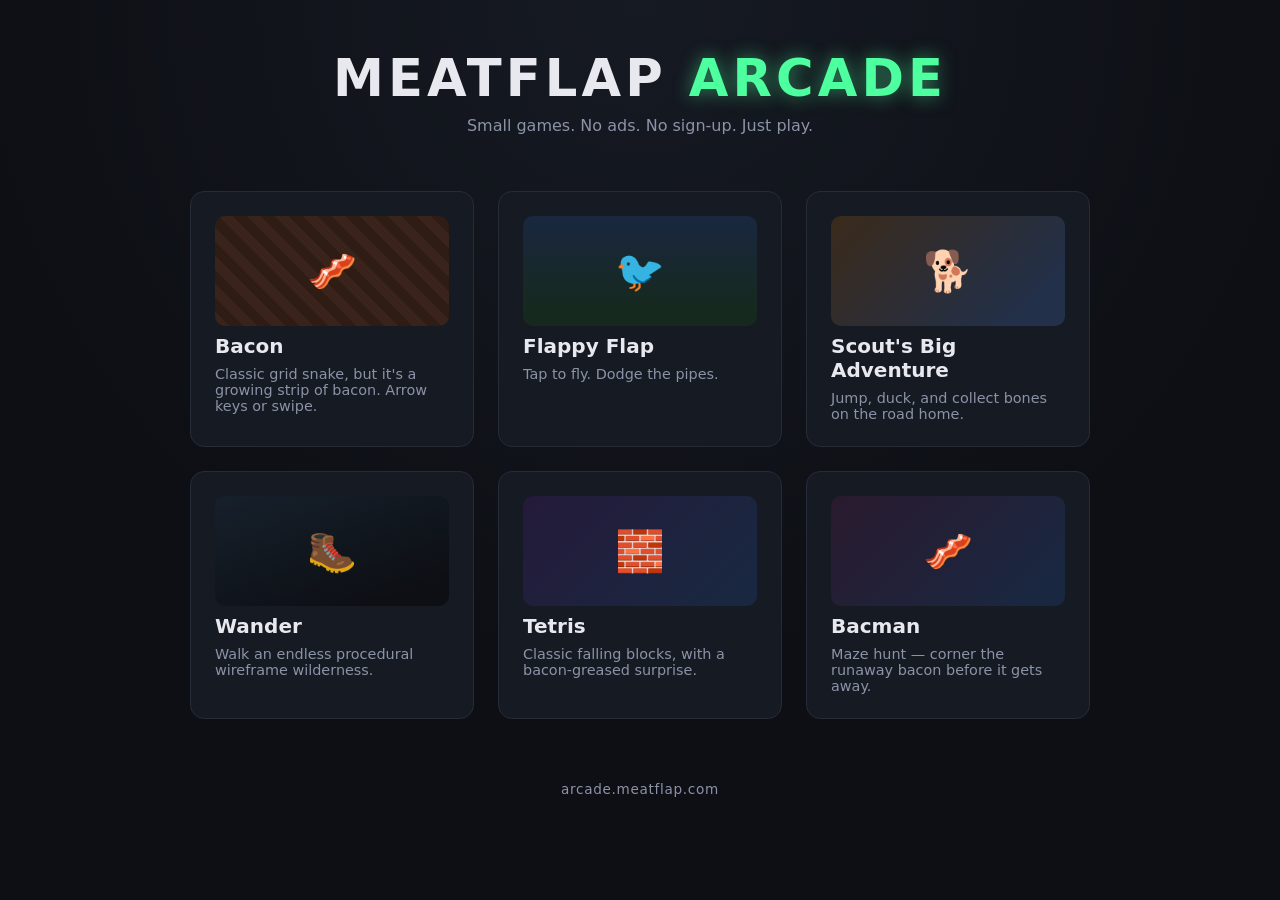
==== index.html @ 7788745d "Snake is now a growing strip of bacon Renders the body as a wavy, striped bacon strip (rounded segme" ====
<!DOCTYPE html>
<html lang="en">
<head>
  <meta charset="UTF-8">
  <meta name="viewport" content="width=device-width, initial-scale=1.0">
  <title>Meatflap Arcade</title>
  <link rel="stylesheet" href="styles.css">
</head>
<body>
  <header class="hub-header">
    <h1 class="hub-title">MEATFLAP <span>ARCADE</span></h1>
    <p class="hub-subtitle">Small games. No ads. No sign-up. Just play.</p>
  </header>

  <main class="game-grid">
    <a class="game-card" href="games/snake/">
      <div class="game-thumb snake-thumb" aria-hidden="true"></div>
      <h2>Bacon</h2>
      <p>Classic grid snake, but it's a growing strip of bacon. Arrow keys or swipe.</p>
    </a>

    <a class="game-card" href="games/flappy/">
      <div class="game-thumb flappy-thumb" aria-hidden="true"></div>
      <h2>Flappy Flap</h2>
      <p>Tap to fly. Dodge the pipes.</p>
    </a>

    <a class="game-card" href="games/scout/">
      <div class="game-thumb scout-thumb" aria-hidden="true"></div>
      <h2>Scout's Big Adventure</h2>
      <p>Jump, duck, and collect bones on the road home.</p>
    </a>

    <a class="game-card" href="games/wander/">
      <div class="game-thumb wander-thumb" aria-hidden="true"></div>
      <h2>Wander</h2>
      <p>Walk an endless procedural wireframe wilderness.</p>
    </a>

    <a class="game-card" href="games/tetris/">
      <div class="game-thumb tetris-thumb" aria-hidden="true"></div>
      <h2>Tetris</h2>
      <p>Classic falling blocks, with a bacon-greased surprise.</p>
    </a>

    <a class="game-card" href="games/bacman/">
      <div class="game-thumb bacman-thumb" aria-hidden="true"></div>
      <h2>Bacman</h2>
      <p>Maze hunt — corner the runaway bacon before it gets away.</p>
    </a>
  </main>

  <footer class="hub-footer">
    <p>arcade.meatflap.com</p>
  </footer>
</body>
</html>
---- styles.css ----
:root {
  --bg: #0d0f14;
  --panel: #161a23;
  --text: #e7e9ee;
  --muted: #8b93a7;
  --accent: #4dff9f;
  --accent-2: #ff4d8d;
  --border: #262b38;
}

* {
  box-sizing: border-box;
}

body {
  margin: 0;
  min-height: 100vh;
  background: radial-gradient(circle at top, #161a23 0%, #0d0f14 60%);
  color: var(--text);
  font-family: "Segoe UI", system-ui, -apple-system, sans-serif;
  display: flex;
  flex-direction: column;
  align-items: center;
  padding: 3rem 1.5rem;
}

.hub-header {
  text-align: center;
  margin-bottom: 2.5rem;
}

.hub-title {
  font-size: clamp(2rem, 6vw, 3.2rem);
  letter-spacing: 0.08em;
  margin: 0;
  font-weight: 800;
}

.hub-title span {
  color: var(--accent);
  text-shadow: 0 0 18px rgba(77, 255, 159, 0.5);
}

.hub-subtitle {
  color: var(--muted);
  margin-top: 0.5rem;
  font-size: 1rem;
}

.game-grid {
  display: grid;
  grid-template-columns: repeat(auto-fit, minmax(220px, 1fr));
  gap: 1.5rem;
  width: 100%;
  max-width: 900px;
}

.game-card {
  background: var(--panel);
  border: 1px solid var(--border);
  border-radius: 14px;
  padding: 1.5rem;
  text-decoration: none;
  color: var(--text);
  transition: transform 0.15s ease, border-color 0.15s ease;
  display: flex;
  flex-direction: column;
  gap: 0.5rem;
}

.game-card:not(.game-card--soon):hover {
  transform: translateY(-4px);
  border-color: var(--accent);
}

.game-card--soon {
  opacity: 0.5;
}

.game-card h2 {
  margin: 0;
  font-size: 1.25rem;
}

.game-card p {
  margin: 0;
  color: var(--muted);
  font-size: 0.9rem;
}

.game-thumb {
  height: 110px;
  border-radius: 10px;
  display: flex;
  align-items: center;
  justify-content: center;
  font-size: 2rem;
  font-weight: 700;
}

.snake-thumb {
  background: repeating-linear-gradient(
    45deg,
    #3a231a,
    #3a231a 10px,
    #2e1c15 10px,
    #2e1c15 20px
  );
}

.snake-thumb::after {
  content: "🥓";
  font-size: 2.5rem;
}

.flappy-thumb {
  background: linear-gradient(#1a2740, #16291e 85%);
}

.flappy-thumb::after {
  content: "🐦";
  font-size: 2.5rem;
}

.scout-thumb {
  background: linear-gradient(135deg, #3a2a1a, #22304a 85%);
}

.scout-thumb::after {
  content: "🐕";
  font-size: 2.5rem;
}

.wander-thumb {
  background: linear-gradient(160deg, #16202b, #0d0f14 85%);
}

.wander-thumb::after {
  content: "🥾";
  font-size: 2.5rem;
}

.tetris-thumb {
  background: linear-gradient(135deg, #241a3a, #1a2740 85%);
}

.tetris-thumb::after {
  content: "🧱";
  font-size: 2.5rem;
}

.bacman-thumb {
  background: linear-gradient(135deg, #2a1a2e, #1a2740 85%);
}

.bacman-thumb::after {
  content: "🥓";
  font-size: 2.5rem;
}

.soon-thumb {
  background: #1b1f2a;
  color: var(--muted);
}

.hub-footer {
  margin-top: 3rem;
  color: var(--muted);
  font-size: 0.85rem;
  letter-spacing: 0.05em;
}
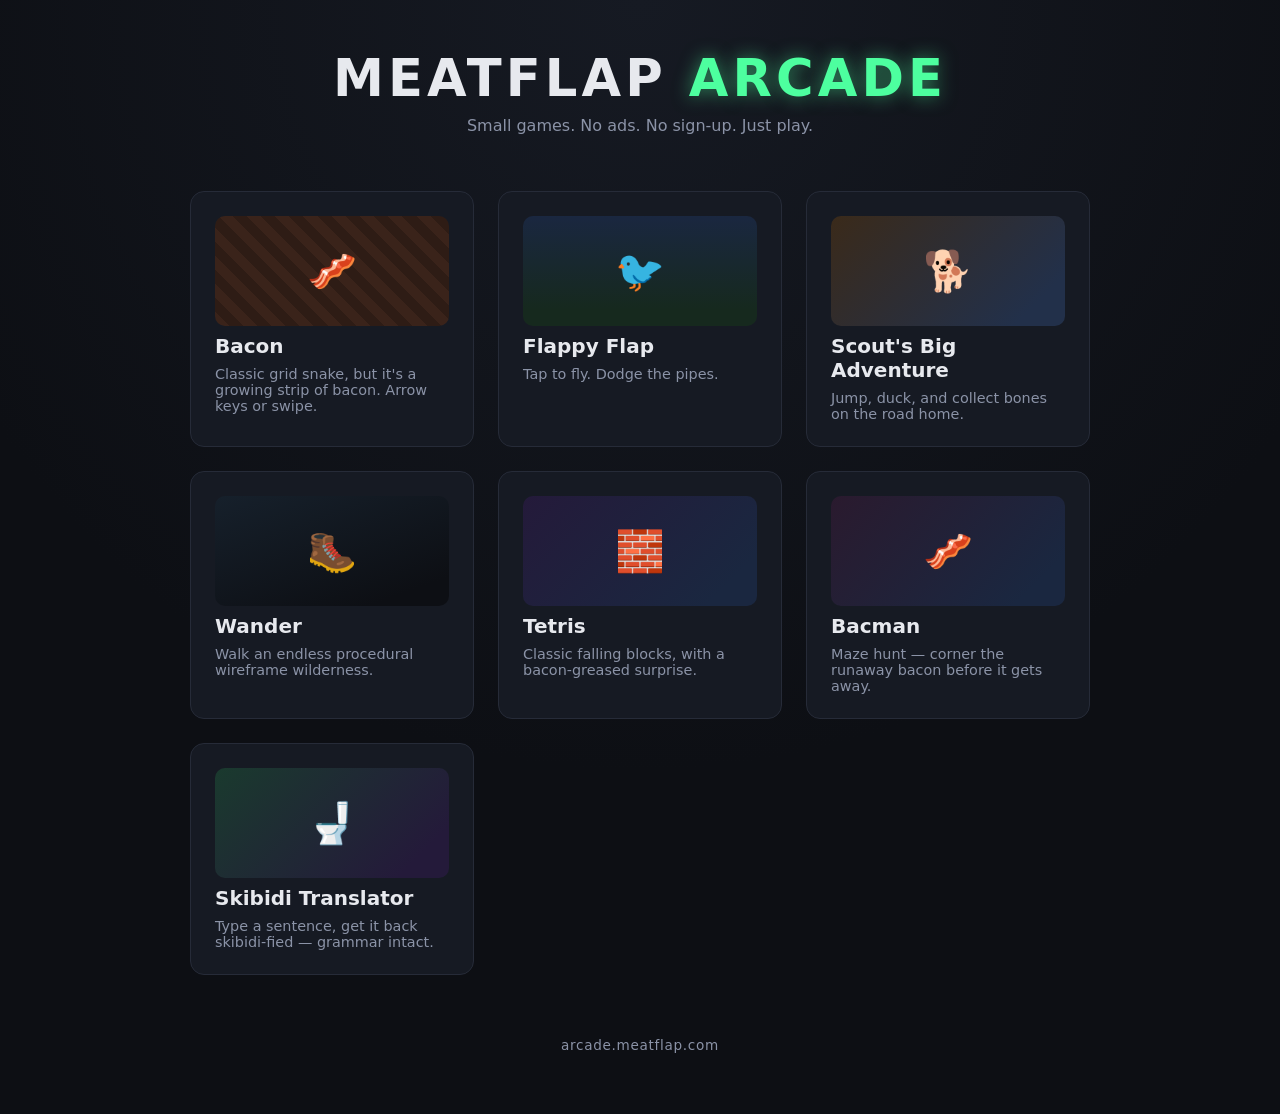
==== commit 3ef51217: "Add Skibidi Translator (#53) A small text tool: type a sentence and it comes back with content words" ====
--- a/index.html
+++ b/index.html
@@ -48,6 +48,12 @@
       <h2>Bacman</h2>
       <p>Maze hunt — corner the runaway bacon before it gets away.</p>
     </a>
+
+    <a class="game-card" href="games/skibidi/">
+      <div class="game-thumb skibidi-thumb" aria-hidden="true"></div>
+      <h2>Skibidi Translator</h2>
+      <p>Type a sentence, get it back skibidi-fied — grammar intact.</p>
+    </a>
   </main>
 
   <footer class="hub-footer">
--- a/styles.css
+++ b/styles.css
@@ -158,6 +158,15 @@
   font-size: 2.5rem;
 }
 
+.skibidi-thumb {
+  background: linear-gradient(135deg, #1a3a2e, #241a3a 85%);
+}
+
+.skibidi-thumb::after {
+  content: "🚽";
+  font-size: 2.5rem;
+}
+
 .soon-thumb {
   background: #1b1f2a;
   color: var(--muted);
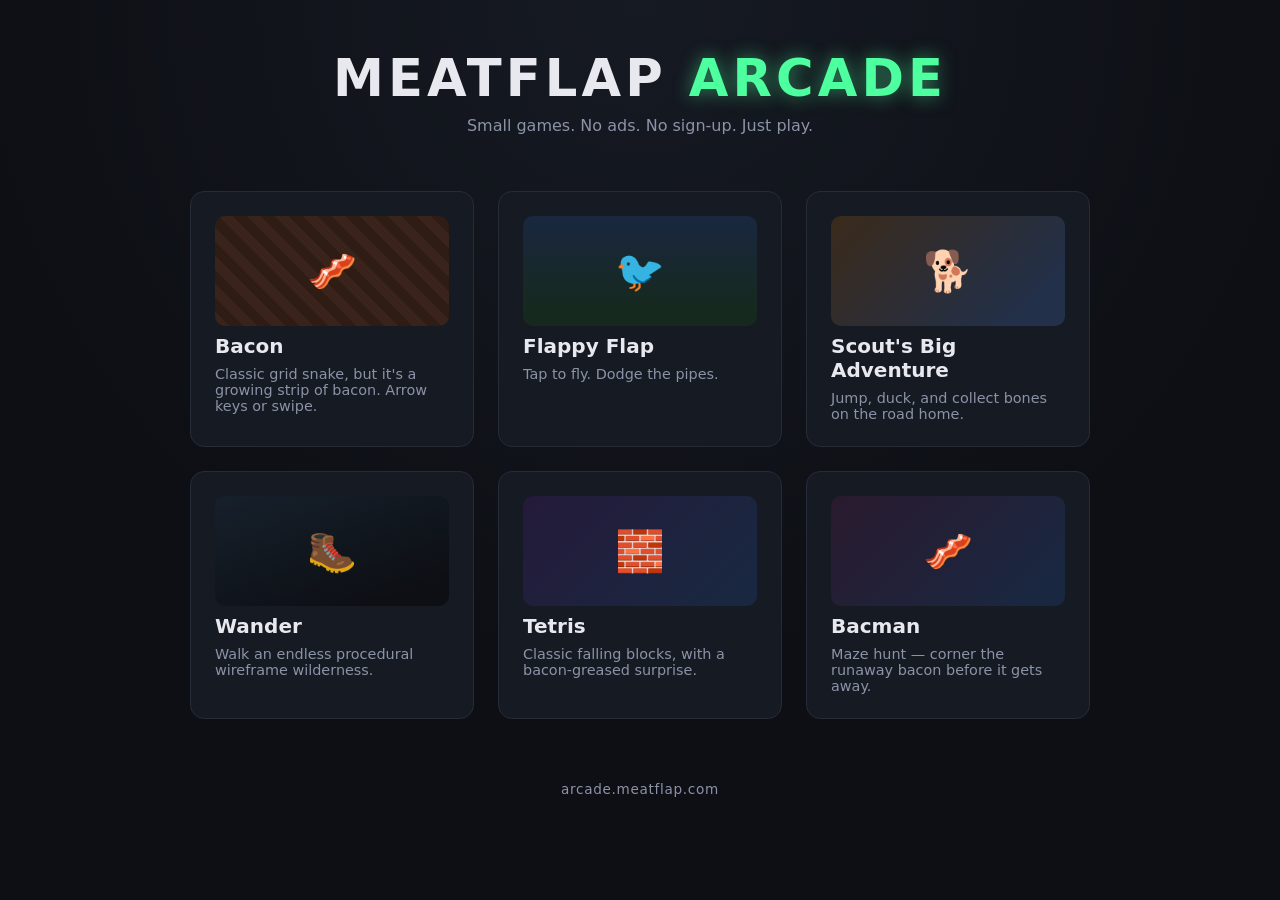
==== commit 155ca3b0: "Remove Skibidi Translator" ====
--- a/index.html
+++ b/index.html
@@ -48,12 +48,6 @@
       <h2>Bacman</h2>
       <p>Maze hunt — corner the runaway bacon before it gets away.</p>
     </a>
-
-    <a class="game-card" href="games/skibidi/">
-      <div class="game-thumb skibidi-thumb" aria-hidden="true"></div>
-      <h2>Skibidi Translator</h2>
-      <p>Type a sentence, get it back skibidi-fied — grammar intact.</p>
-    </a>
   </main>
 
   <footer class="hub-footer">
--- a/styles.css
+++ b/styles.css
@@ -158,15 +158,6 @@
   font-size: 2.5rem;
 }
 
-.skibidi-thumb {
-  background: linear-gradient(135deg, #1a3a2e, #241a3a 85%);
-}
-
-.skibidi-thumb::after {
-  content: "🚽";
-  font-size: 2.5rem;
-}
-
 .soon-thumb {
   background: #1b1f2a;
   color: var(--muted);
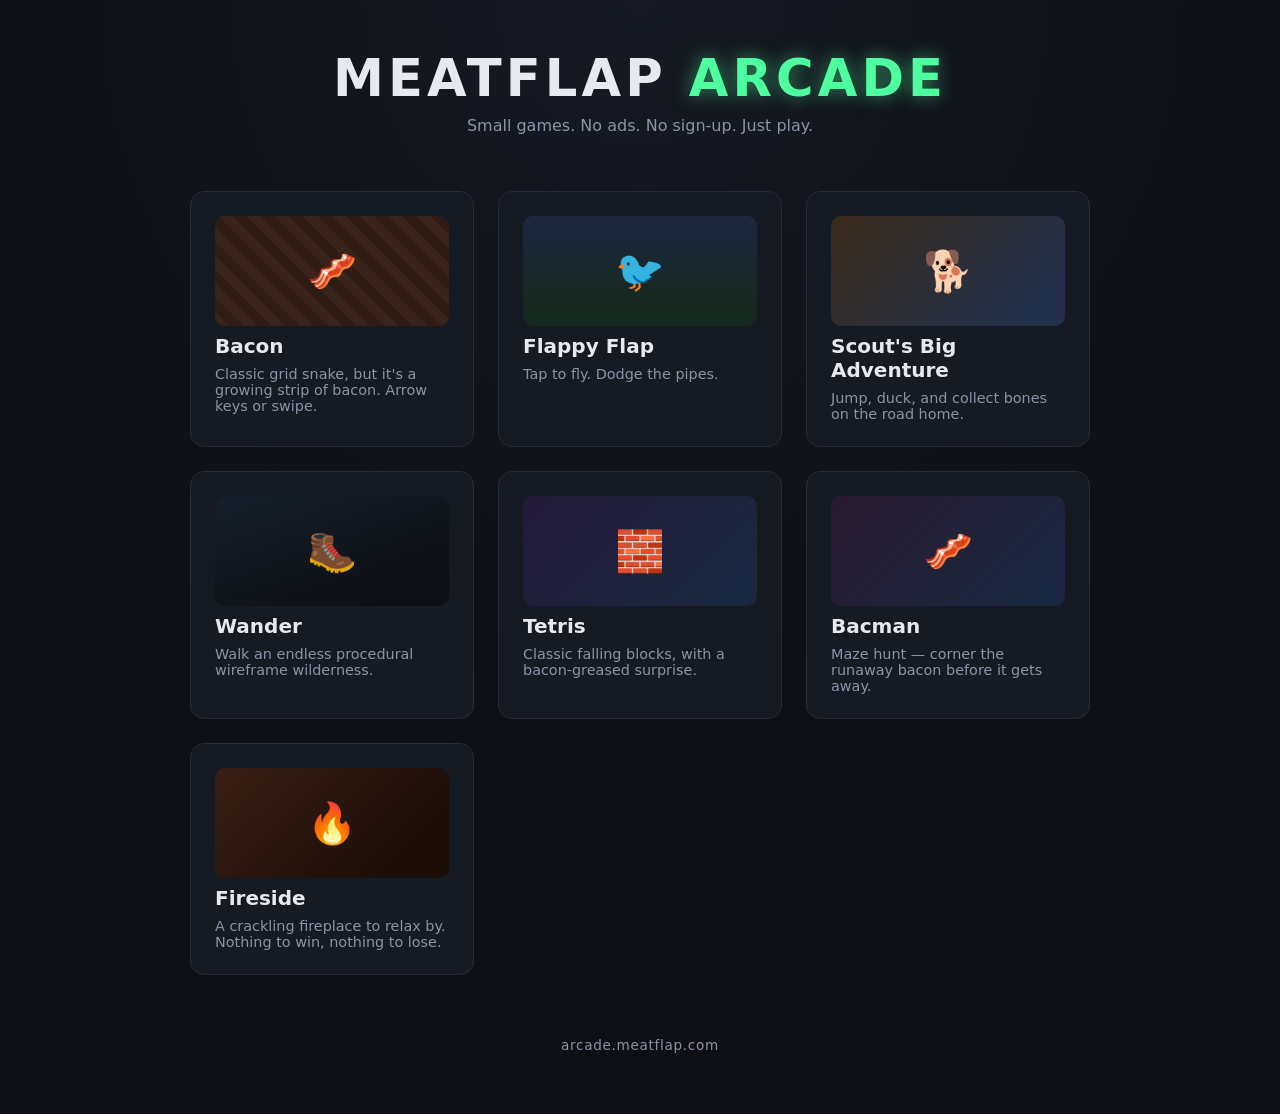
==== commit b8edb1e4: "Add Fireside (#76) A relaxing canvas fireplace — no controls, nothing to win. Static scene (stone he" ====
--- a/index.html
+++ b/index.html
@@ -48,6 +48,12 @@
       <h2>Bacman</h2>
       <p>Maze hunt — corner the runaway bacon before it gets away.</p>
     </a>
+
+    <a class="game-card" href="games/fireside/">
+      <div class="game-thumb fireside-thumb" aria-hidden="true"></div>
+      <h2>Fireside</h2>
+      <p>A crackling fireplace to relax by. Nothing to win, nothing to lose.</p>
+    </a>
   </main>
 
   <footer class="hub-footer">
--- a/styles.css
+++ b/styles.css
@@ -158,6 +158,15 @@
   font-size: 2.5rem;
 }
 
+.fireside-thumb {
+  background: linear-gradient(135deg, #3a1f14, #1a0d08 85%);
+}
+
+.fireside-thumb::after {
+  content: "🔥";
+  font-size: 2.5rem;
+}
+
 .soon-thumb {
   background: #1b1f2a;
   color: var(--muted);
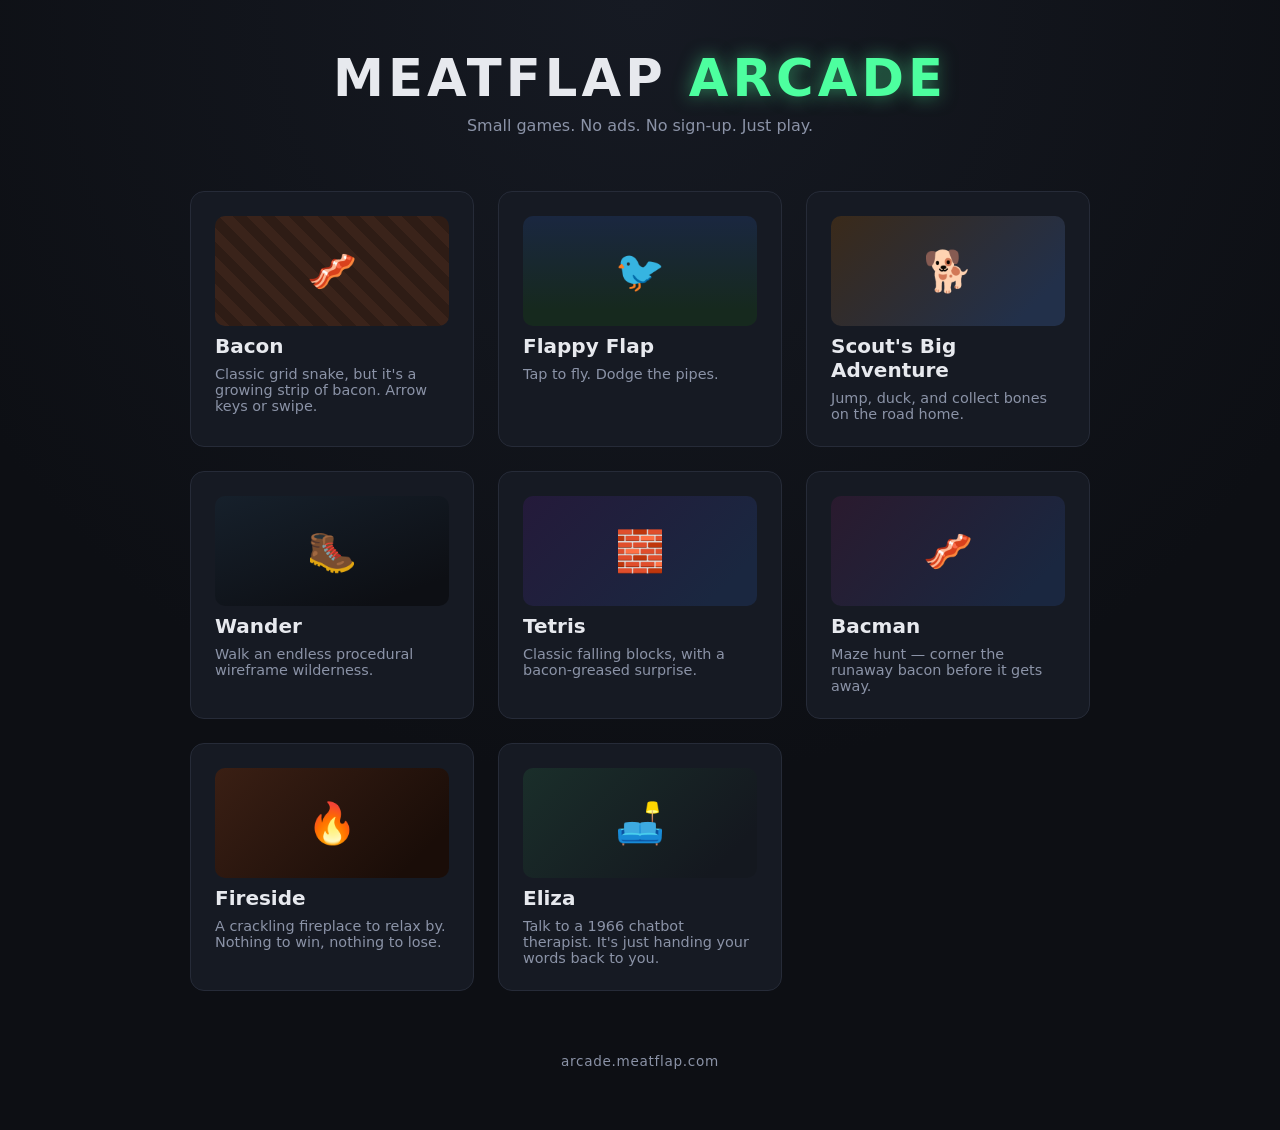
==== commit bd165f8d: "Add Eliza (#78) A port of Weizenbaum's 1966 ELIZA/DOCTOR mechanism, built from his original CACM pap" ====
--- a/index.html
+++ b/index.html
@@ -54,6 +54,12 @@
       <h2>Fireside</h2>
       <p>A crackling fireplace to relax by. Nothing to win, nothing to lose.</p>
     </a>
+
+    <a class="game-card" href="games/eliza/">
+      <div class="game-thumb eliza-thumb" aria-hidden="true"></div>
+      <h2>Eliza</h2>
+      <p>Talk to a 1966 chatbot therapist. It's just handing your words back to you.</p>
+    </a>
   </main>
 
   <footer class="hub-footer">
--- a/styles.css
+++ b/styles.css
@@ -167,6 +167,15 @@
   font-size: 2.5rem;
 }
 
+.eliza-thumb {
+  background: linear-gradient(135deg, #1a2e2a, #14181f 85%);
+}
+
+.eliza-thumb::after {
+  content: "🛋️";
+  font-size: 2.5rem;
+}
+
 .soon-thumb {
   background: #1b1f2a;
   color: var(--muted);
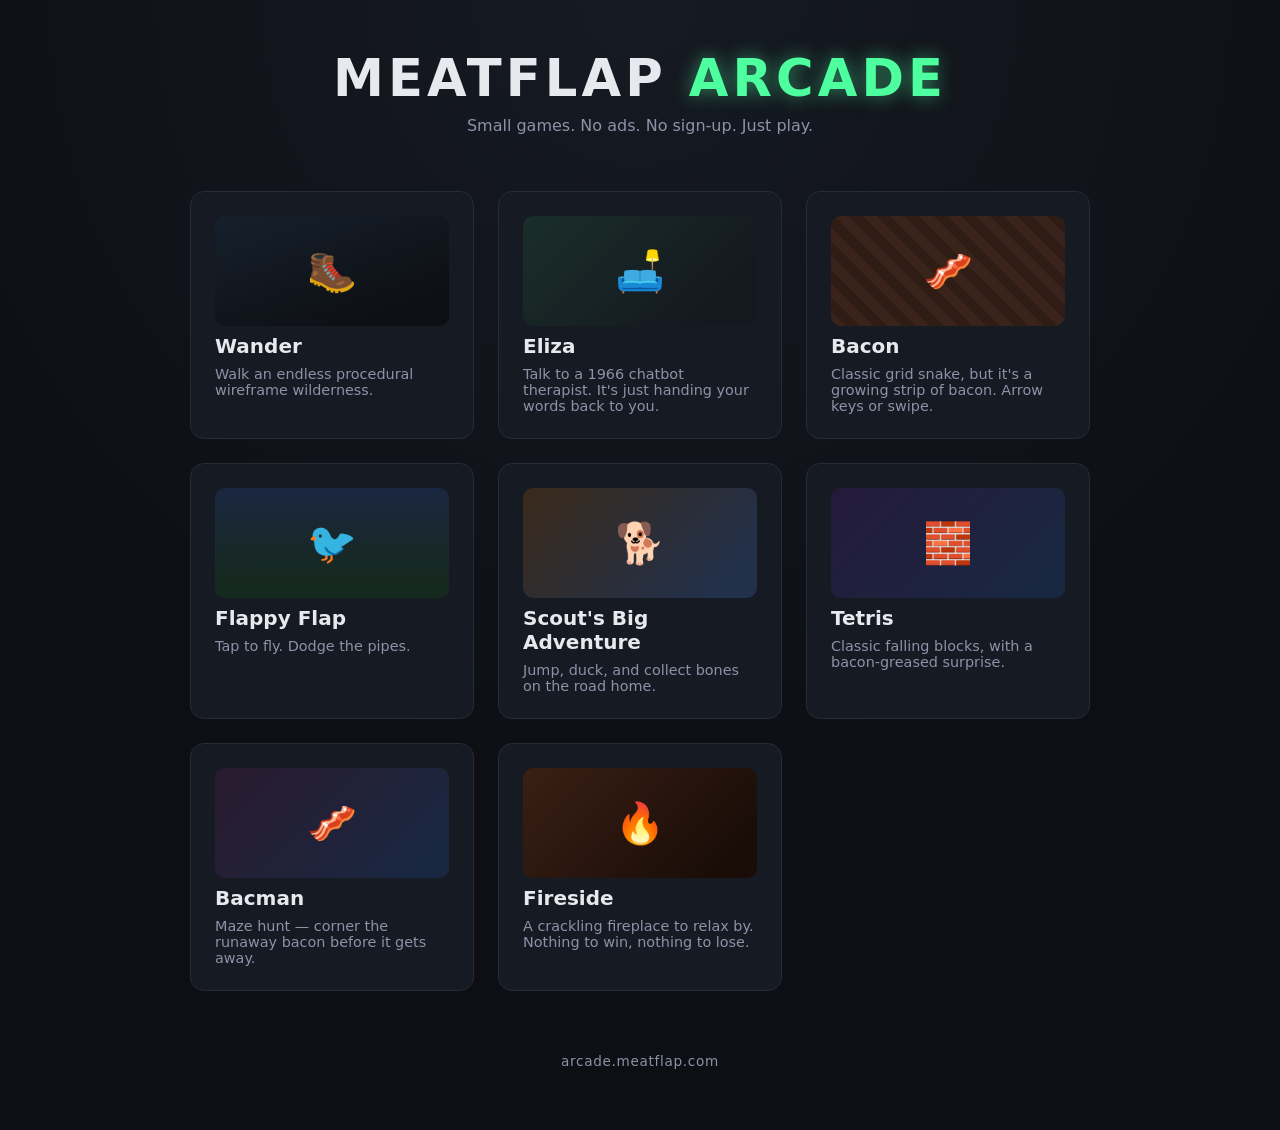
==== commit 95b325f9: "Reorder hub: Wander and Eliza first" ====
--- a/index.html
+++ b/index.html
@@ -13,6 +13,18 @@
   </header>
 
   <main class="game-grid">
+    <a class="game-card" href="games/wander/">
+      <div class="game-thumb wander-thumb" aria-hidden="true"></div>
+      <h2>Wander</h2>
+      <p>Walk an endless procedural wireframe wilderness.</p>
+    </a>
+
+    <a class="game-card" href="games/eliza/">
+      <div class="game-thumb eliza-thumb" aria-hidden="true"></div>
+      <h2>Eliza</h2>
+      <p>Talk to a 1966 chatbot therapist. It's just handing your words back to you.</p>
+    </a>
+
     <a class="game-card" href="games/snake/">
       <div class="game-thumb snake-thumb" aria-hidden="true"></div>
       <h2>Bacon</h2>
@@ -29,12 +41,6 @@
       <div class="game-thumb scout-thumb" aria-hidden="true"></div>
       <h2>Scout's Big Adventure</h2>
       <p>Jump, duck, and collect bones on the road home.</p>
-    </a>
-
-    <a class="game-card" href="games/wander/">
-      <div class="game-thumb wander-thumb" aria-hidden="true"></div>
-      <h2>Wander</h2>
-      <p>Walk an endless procedural wireframe wilderness.</p>
     </a>
 
     <a class="game-card" href="games/tetris/">
@@ -54,12 +60,6 @@
       <h2>Fireside</h2>
       <p>A crackling fireplace to relax by. Nothing to win, nothing to lose.</p>
     </a>
-
-    <a class="game-card" href="games/eliza/">
-      <div class="game-thumb eliza-thumb" aria-hidden="true"></div>
-      <h2>Eliza</h2>
-      <p>Talk to a 1966 chatbot therapist. It's just handing your words back to you.</p>
-    </a>
   </main>
 
   <footer class="hub-footer">
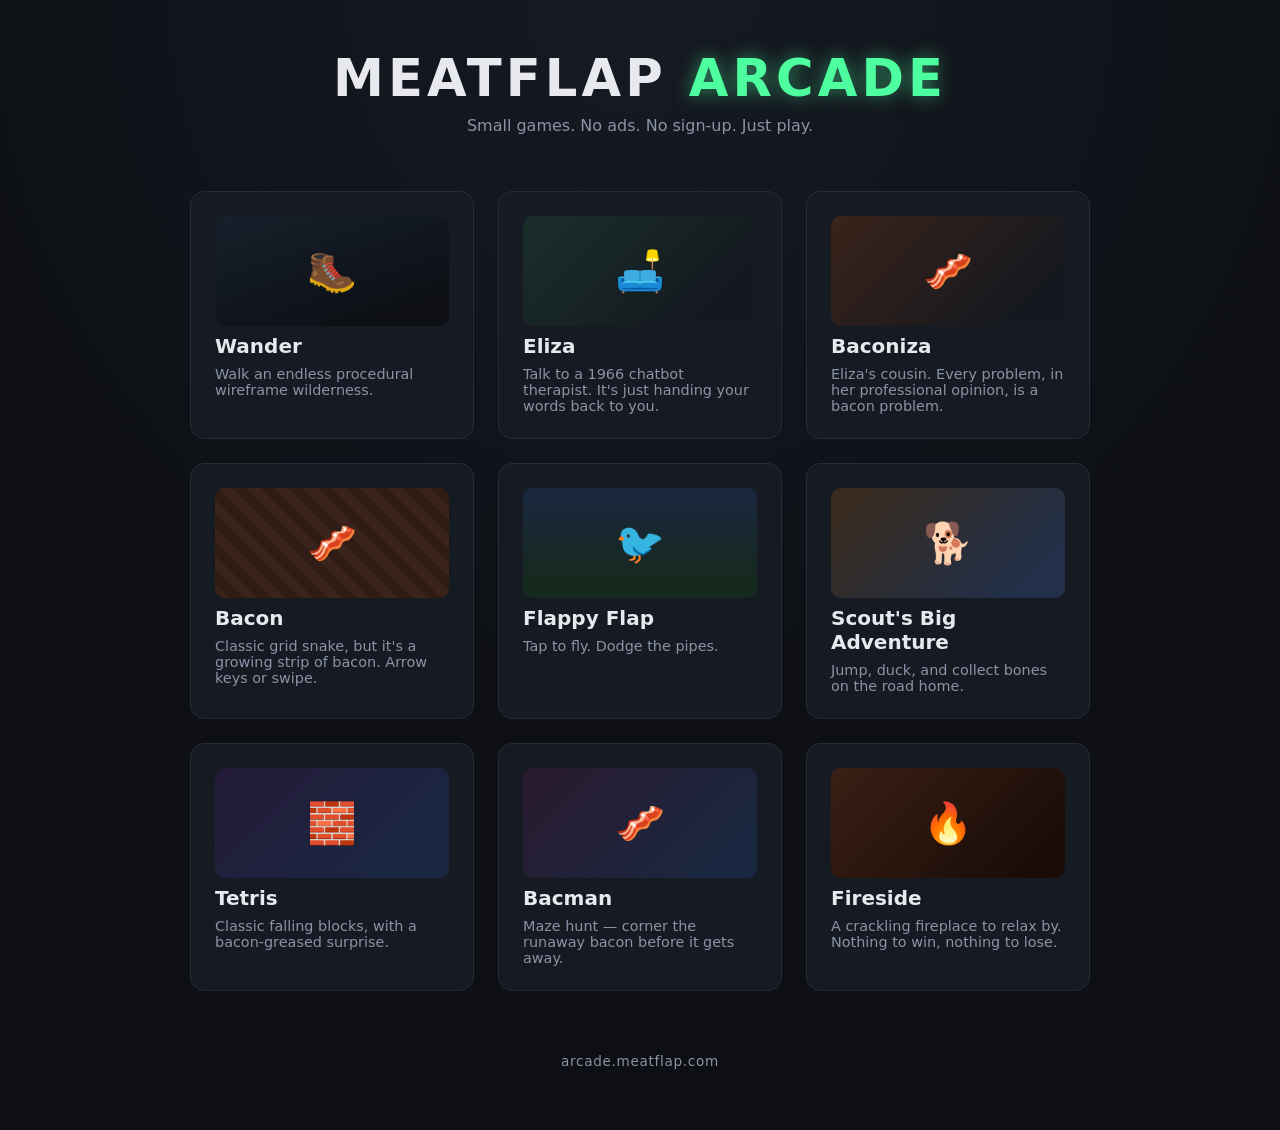
==== commit ffd637ba: "Add Baconiza (#79) A clone of games/eliza/ (left completely untouched, per the issue) — same underly" ====
--- a/index.html
+++ b/index.html
@@ -23,6 +23,12 @@
       <div class="game-thumb eliza-thumb" aria-hidden="true"></div>
       <h2>Eliza</h2>
       <p>Talk to a 1966 chatbot therapist. It's just handing your words back to you.</p>
+    </a>
+
+    <a class="game-card" href="games/baconiza/">
+      <div class="game-thumb baconiza-thumb" aria-hidden="true"></div>
+      <h2>Baconiza</h2>
+      <p>Eliza's cousin. Every problem, in her professional opinion, is a bacon problem.</p>
     </a>
 
     <a class="game-card" href="games/snake/">
--- a/styles.css
+++ b/styles.css
@@ -176,6 +176,15 @@
   font-size: 2.5rem;
 }
 
+.baconiza-thumb {
+  background: linear-gradient(135deg, #3a231a, #14181f 85%);
+}
+
+.baconiza-thumb::after {
+  content: "🥓";
+  font-size: 2.5rem;
+}
+
 .soon-thumb {
   background: #1b1f2a;
   color: var(--muted);
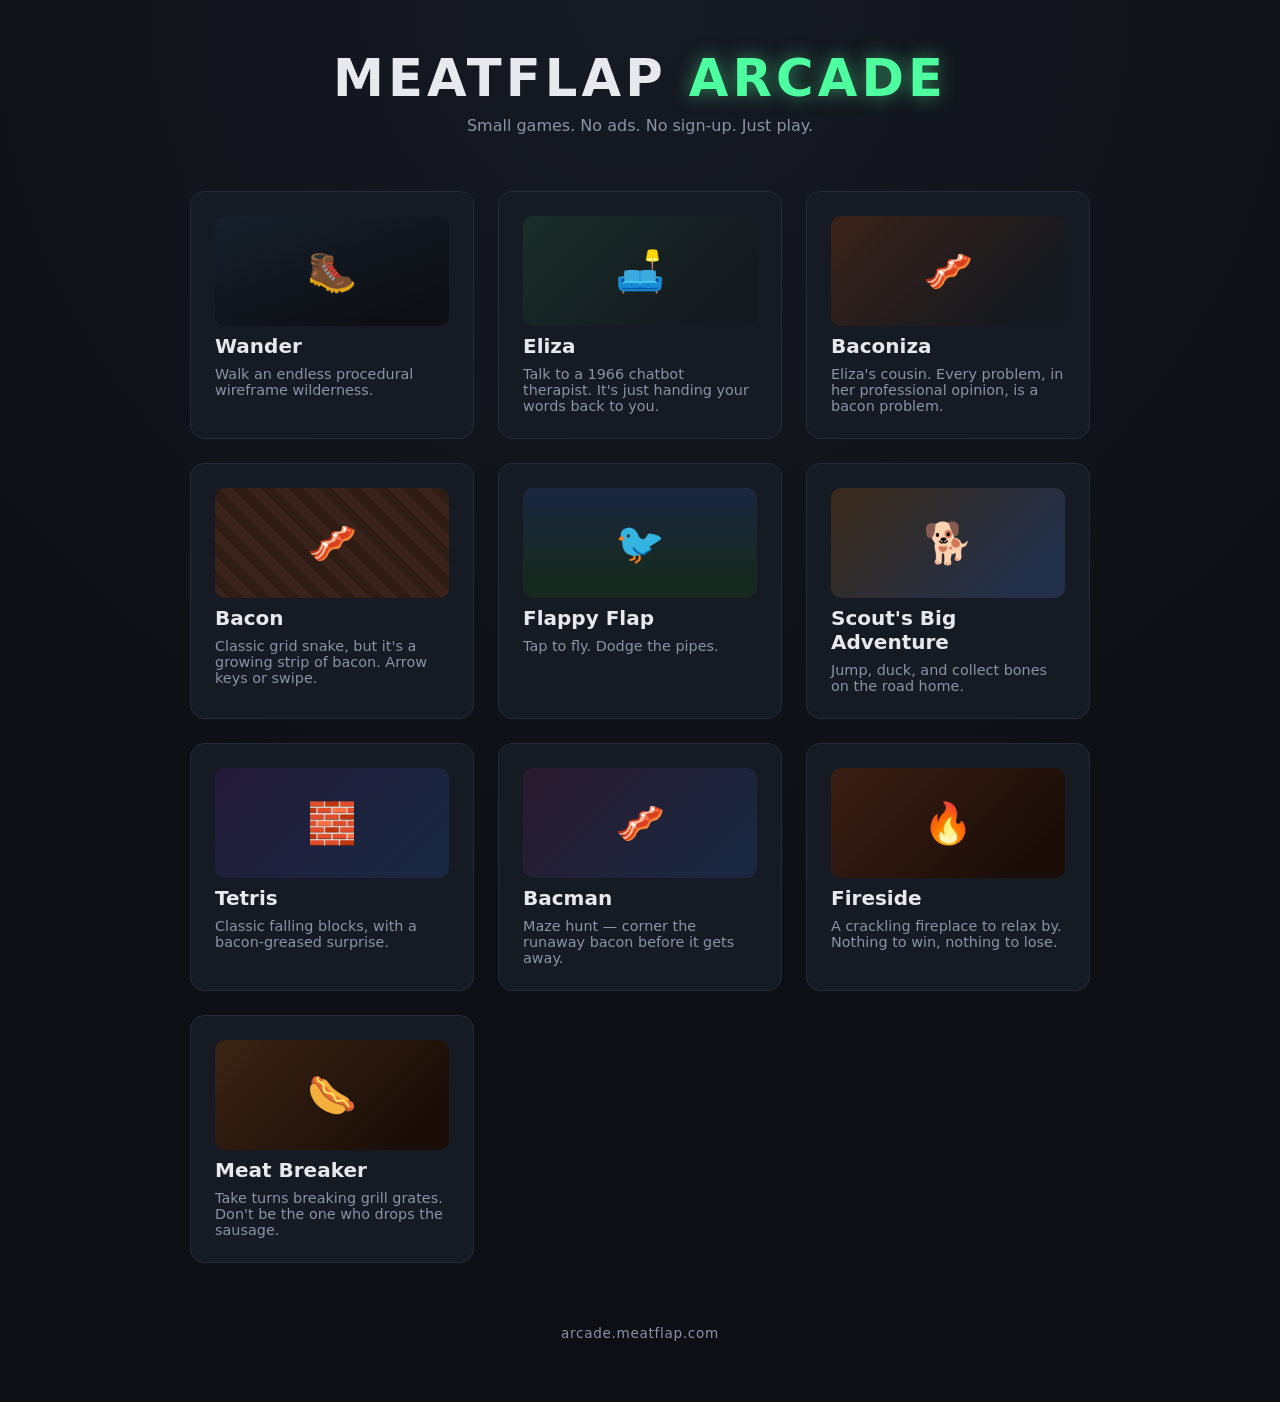
==== commit 86f1d775: "Add Meat Breaker game (#72) Don't-Break-the-Ice-style game, meat-themed: players alternate breaking " ====
--- a/index.html
+++ b/index.html
@@ -66,6 +66,12 @@
       <h2>Fireside</h2>
       <p>A crackling fireplace to relax by. Nothing to win, nothing to lose.</p>
     </a>
+
+    <a class="game-card" href="games/meatbreaker/">
+      <div class="game-thumb meatbreaker-thumb" aria-hidden="true"></div>
+      <h2>Meat Breaker</h2>
+      <p>Take turns breaking grill grates. Don't be the one who drops the sausage.</p>
+    </a>
   </main>
 
   <footer class="hub-footer">
--- a/styles.css
+++ b/styles.css
@@ -185,6 +185,15 @@
   font-size: 2.5rem;
 }
 
+.meatbreaker-thumb {
+  background: linear-gradient(135deg, #3a2414, #1a0d08 85%);
+}
+
+.meatbreaker-thumb::after {
+  content: "🌭";
+  font-size: 2.5rem;
+}
+
 .soon-thumb {
   background: #1b1f2a;
   color: var(--muted);
